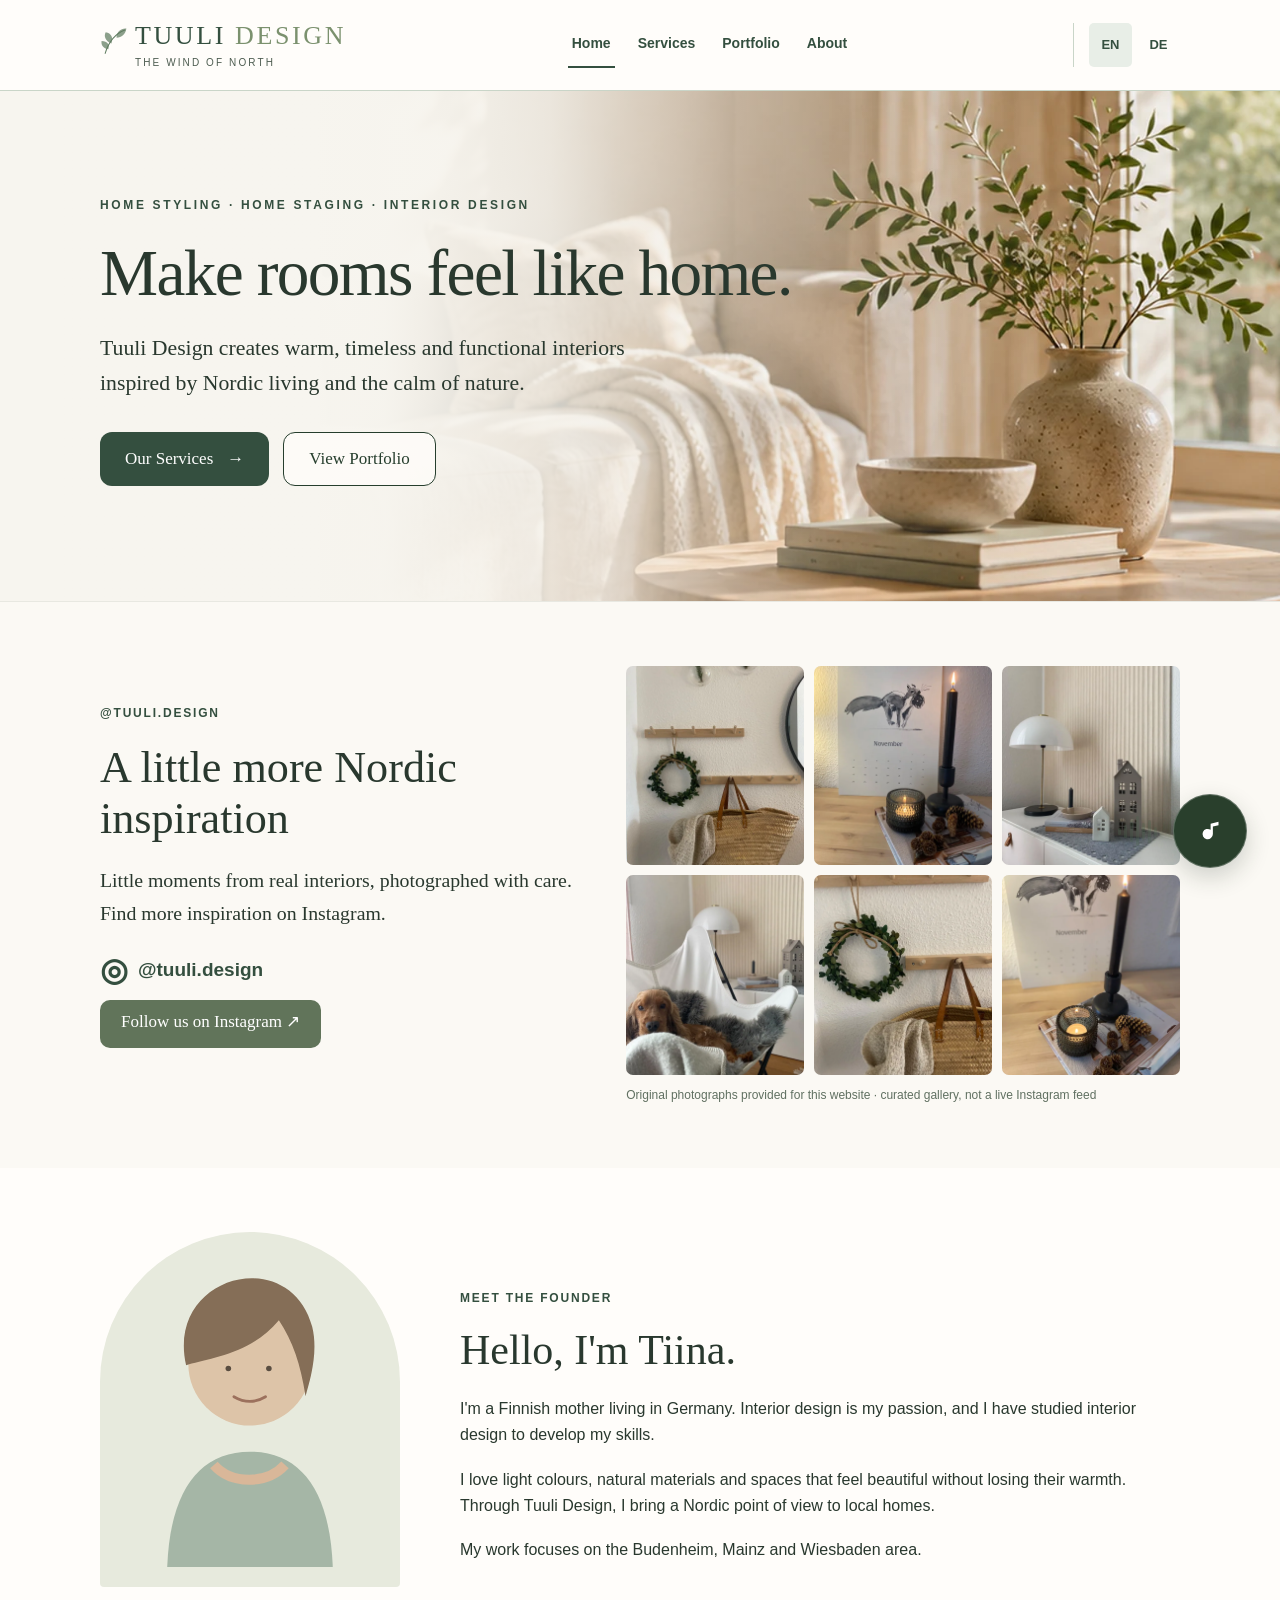
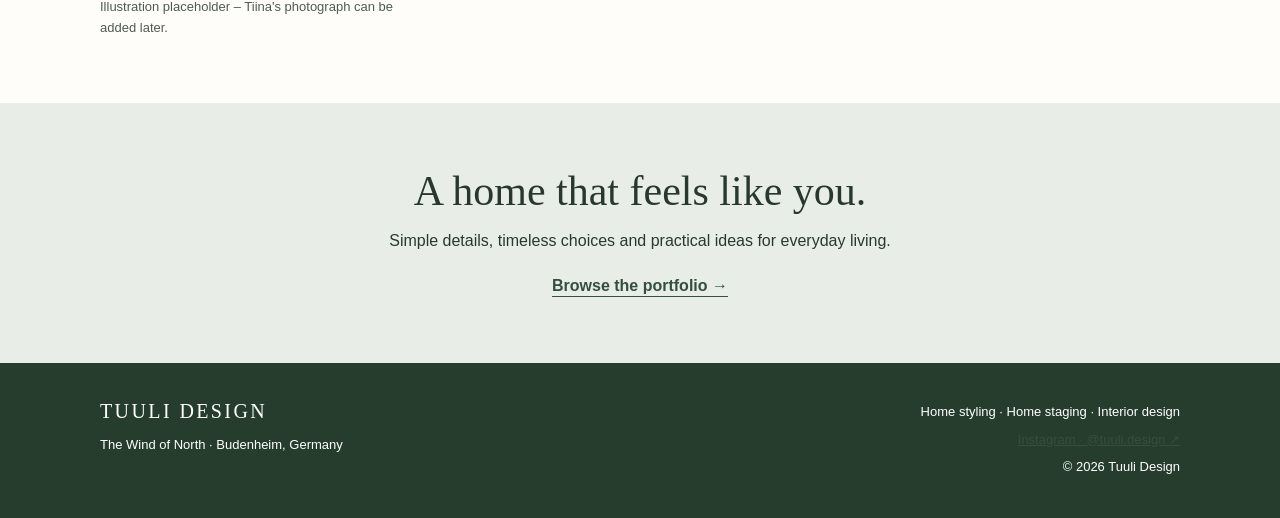
==== index.html @ 3b7b0e1b "Add files via upload" ====
<!DOCTYPE html>

<html lang="en">
<head>
<meta charset="utf-8"/>
<meta content="width=device-width, initial-scale=1.0" name="viewport"/>
<meta content="Meet Tiina and discover Nordic-inspired home styling in the Mainz area." name="description"/>
<title>Tuuli Design | Nordic Home Styling</title>
<link href="style.css" rel="stylesheet"/>
<link href="index.html" hreflang="en" rel="alternate"/><link href="startseite.html" hreflang="de" rel="alternate"/><script defer="True" src="forest-player.js"></script></head>
<body>
<a class="skip-link" href="#main-content">Skip to main content</a>
<header class="site-header">
<div class="container header-inner">
<a aria-label="Tuuli Design homepage" class="brand" href="index.html"><span aria-hidden="true" class="brand-leaf"><svg fill="none" viewbox="0 0 58 62"><path d="M10 53C18 27 30 15 48 8" stroke="currentColor" stroke-linecap="round" stroke-width="2"></path><path d="M22 34C10 29 7 19 11 12C22 14 26 22 22 34ZM32 23C32 11 41 4 51 5C49 17 42 22 32 23ZM16 45C6 43 2 37 3 29C15 30 19 36 16 45Z" fill="currentColor" opacity=".72"></path></svg></span>
<span class="brand-name">TUULI <span>DESIGN</span></span>
<span class="brand-tagline">THE WIND OF NORTH</span>
</a>
<nav aria-label="Main navigation"><ul class="nav-list"><li><a aria-current="page" href="index.html">Home</a></li>
<li><a href="services.html">Services</a></li>
<li><a href="portfolio.html">Portfolio</a></li><li><a href="#about">About</a></li></ul></nav>
<nav aria-label="Language selection" class="language-switch"><a aria-current="page" aria-label="English" href="index.html" hreflang="en" lang="en">EN</a><a aria-label="Deutsch" href="startseite.html" hreflang="de" lang="de">DE</a></nav></div>
</header>
<main id="main-content">
<section aria-labelledby="hero-title" class="photo-hero">
<img alt="Light-filled Nordic living room with warm neutrals, a sofa and natural greenery" class="photo-hero-bg" fetchpriority="high" height="693" src="nordic-hero.webp" width="1162"/>
<div class="photo-hero-overlay"></div>
<div class="container photo-hero-inner">
<p class="eyebrow">HOME STYLING · HOME STAGING · INTERIOR DESIGN</p>
<h1 id="hero-title">Make rooms feel like home.</h1>
<p class="photo-hero-subtitle">Tuuli Design creates warm, timeless and functional interiors inspired by Nordic living and the calm of nature.</p>
<div class="photo-hero-actions"><a class="button" href="services.html">Our Services <span aria-hidden="true">→</span></a><a class="button button-outline" href="portfolio.html">View Portfolio</a></div>
</div>
</section>
<section aria-labelledby="ig-heading" class="instagram-section section"><div class="container instagram-layout">
<div class="instagram-intro"><p class="eyebrow">@TUULI.DESIGN</p>
<h2 id="ig-heading">A little more Nordic inspiration</h2>
<p>Little moments from real interiors, photographed with care. Find more inspiration on Instagram.</p>
<a class="ig-account" href="https://www.instagram.com/tuuli.design/" rel="noopener noreferrer" target="_blank"><span aria-hidden="true">◎</span> @tuuli.design</a>
<p><a class="button instagram-follow" href="https://www.instagram.com/tuuli.design/" rel="noopener noreferrer" target="_blank">Follow us on Instagram <span aria-hidden="true">↗</span></a></p>
</div>
<div class="instagram-visual">
<div class="ig-photo-grid"><figure class="real-photo-tile"><a aria-label="View larger photograph: Natural greenery and a woven basket on simple wooden wall hooks" href="photo-wreath-wide-1350.webp" rel="noopener noreferrer" target="_blank"><img alt="Natural greenery and a woven basket on simple wooden wall hooks" decoding="async" height="720" loading="lazy" sizes="(max-width:620px) 45vw, (max-width:960px) 33vw, 280px" src="photo-wreath-wide-720.webp" srcset="photo-wreath-wide-720.webp 720w, photo-wreath-wide-1350.webp 1350w" width="540"/></a></figure><figure class="real-photo-tile"><a aria-label="View larger photograph: A glowing black candle and pine cones in a warm, neutral interior" href="photo-candle-glow-1350.webp" rel="noopener noreferrer" target="_blank"><img alt="A glowing black candle and pine cones in a warm, neutral interior" decoding="async" height="720" loading="lazy" sizes="(max-width:620px) 45vw, (max-width:960px) 33vw, 280px" src="photo-candle-glow-720.webp" srcset="photo-candle-glow-720.webp 720w, photo-candle-glow-1350.webp 1350w" width="540"/></a></figure><figure class="real-photo-tile"><a aria-label="View larger photograph: White lamp, small ceramic houses and design books on a calm sideboard" href="photo-winter-corner-1350.webp" rel="noopener noreferrer" target="_blank"><img alt="White lamp, small ceramic houses and design books on a calm sideboard" decoding="async" height="720" loading="lazy" sizes="(max-width:620px) 45vw, (max-width:960px) 33vw, 280px" src="photo-winter-corner-720.webp" srcset="photo-winter-corner-720.webp 720w, photo-winter-corner-1350.webp 1350w" width="540"/></a></figure><figure class="real-photo-tile"><a aria-label="View larger photograph: A golden dog resting in a softly furnished chair with grey faux fur" href="photo-soft-spot-1350.webp" rel="noopener noreferrer" target="_blank"><img alt="A golden dog resting in a softly furnished chair with grey faux fur" decoding="async" height="720" loading="lazy" sizes="(max-width:620px) 45vw, (max-width:960px) 33vw, 280px" src="photo-soft-spot-720.webp" srcset="photo-soft-spot-720.webp 720w, photo-soft-spot-1350.webp 1350w" width="540"/></a></figure><figure class="real-photo-tile"><a aria-label="View larger photograph: Close-up of a green wreath and soft knitwear beside a straw basket" href="photo-wreath-detail-1350.webp" rel="noopener noreferrer" target="_blank"><img alt="Close-up of a green wreath and soft knitwear beside a straw basket" decoding="async" height="720" loading="lazy" sizes="(max-width:620px) 45vw, (max-width:960px) 33vw, 280px" src="photo-wreath-detail-720.webp" srcset="photo-wreath-detail-720.webp 720w, photo-wreath-detail-1350.webp 1350w" width="540"/></a></figure><figure class="real-photo-tile"><a aria-label="View larger photograph: A black candle, pine cones and a softly illuminated tea light" href="photo-candles-detail-1350.webp" rel="noopener noreferrer" target="_blank"><img alt="A black candle, pine cones and a softly illuminated tea light" decoding="async" height="720" loading="lazy" sizes="(max-width:620px) 45vw, (max-width:960px) 33vw, 280px" src="photo-candles-detail-720.webp" srcset="photo-candles-detail-720.webp 720w, photo-candles-detail-1350.webp 1350w" width="540"/></a></figure></div><p class="ig-visual-note">Original photographs provided for this website · curated gallery, not a live Instagram feed</p>
<!-- To install a genuinely auto-updating Instagram feed, replace the preview grid above with your service's authorized embed code. Do not place private access tokens in this static website. -->
</div></div></section><section aria-labelledby="about-title" class="section about" id="about">
<div class="container about-grid">
<figure class="portrait-figure">
<img alt="Illustrated portrait placeholder; this is not a photograph of Tiina" height="640" loading="lazy" src="tiina-placeholder.svg" width="540"/>
<figcaption>Illustration placeholder – Tiina's photograph can be added later.</figcaption>
</figure>
<div>
<p class="eyebrow">MEET THE FOUNDER</p>
<h2 id="about-title">Hello, I'm Tiina.</h2>
<p>I'm a Finnish mother living in Germany. Interior design is my passion, and I have studied interior design to develop my skills.</p>
<p>I love light colours, natural materials and spaces that feel beautiful without losing their warmth. Through Tuuli Design, I bring a Nordic point of view to local homes.</p>
<p>My work focuses on the Budenheim, Mainz and Wiesbaden area.</p>
</div>
</div>
</section>
<section class="section center-section">
<div class="container">
<h2>A home that feels like you.</h2>
<p>Simple details, timeless choices and practical ideas for everyday living.</p>
<a class="text-link" href="portfolio.html">Browse the portfolio →</a>
</div>
</section>
</main>
<footer class="site-footer">
<div class="container footer-inner">
<div><strong>TUULI DESIGN</strong><p>The Wind of North · Budenheim, Germany</p></div>
<div><p>Home styling · Home staging · Interior design</p><p><a aria-label="Open Tuuli Design Instagram in new tab" class="footer-instagram" href="https://www.instagram.com/tuuli.design/" rel="noopener noreferrer" target="_blank">Instagram · @tuuli.design ↗</a></p><p>© 2026 Tuuli Design</p></div>
</div>
</footer>
<aside aria-label="Optional forest ambience" class="forest-player">
<div aria-hidden="true" class="forest-visualizer"><i></i><i></i><i></i><i></i><i></i><i></i><i></i></div>
<button aria-label="Play forest sounds" aria-pressed="false" class="forest-toggle" data-pause-label="Pause forest sounds" data-play-label="Play forest sounds" id="forest-toggle" title="Play forest sounds" type="button">
<svg aria-hidden="true" class="note-icon" height="27" viewbox="0 0 24 24" width="27"><path d="M15 3v11.3a4.6 4.6 0 1 1-2-3.8V5l7-1.6v3L15 7.5V3Z" fill="currentColor"></path></svg>
<svg aria-hidden="true" class="pause-icon" height="26" viewbox="0 0 24 24" width="26"><path d="M7.5 4h3v16h-3zM14 4h3v16h-3z" fill="currentColor"></path></svg>
</button>
<audio id="forest-audio" loop="" preload="none" src="forest-birds-magnesus.mp3"></audio>
<span aria-live="polite" class="visually-hidden" id="forest-announcement" role="status">Forest sounds paused</span>
</aside></body>
</html>
---- style.css ----
/* Tuuli Design – one shared stylesheet for the original 1A design (EN/DE) */
:root { --bg:#f7f5ef; --paper:#fffdfa; --green:#344f3f; --soft:#e8eee7; --text:#29382e; --muted:#4d5c50; --line:#c9d5c8; }
* { box-sizing:border-box; }
html { scroll-behavior:smooth; }
body { margin:0; font-family:Arial, Helvetica, sans-serif; line-height:1.65; color:var(--text); background:var(--bg); }
img { display:block; max-width:100%; height:auto; }
a { color:var(--green); }
a:focus-visible { outline:3px solid #a47441; outline-offset:4px; }
.container { width:min(1080px, calc(100% - 40px)); margin-inline:auto; }
.narrow { max-width:780px; }
.section { padding:64px 0; }
.skip-link { position:absolute; left:12px; top:-80px; z-index:9; padding:12px 16px; background:white; }
.skip-link:focus { top:10px; }
/* Header and navigation */
.site-header { background:var(--paper); border-bottom:1px solid var(--line); }
.header-inner { display:flex; align-items:center; justify-content:space-between; gap:24px; min-height:90px; }
.brand { display:flex; flex-direction:column; text-decoration:none; line-height:1.2; }
.brand-name { font:26px Georgia, serif; letter-spacing:.1em; color:var(--green); }
.brand-name span { color:#7b916e; }
.brand-tagline { font-size:10px; letter-spacing:.21em; margin-top:6px; color:var(--muted); }
.nav-list { list-style:none; display:flex; flex-wrap:wrap; gap:6px 17px; padding:0; margin:0; }
.nav-list a { display:inline-block; padding:10px 4px; min-height:44px; font-weight:bold; text-decoration:none; border-bottom:2px solid transparent; }
.nav-list a:hover,.nav-list a[aria-current="page"] { border-color:var(--green); }
/* Typography */
h1,h2,h3 { font-family:Georgia, 'Times New Roman', serif; line-height:1.18; font-weight:400; margin:0 0 20px; }
h1 { font-size:clamp(38px, 5vw, 64px); }
h2 { font-size:clamp(30px, 3.5vw, 42px); }
h3 { font-size:24px; }
p { margin:0 0 18px; }
.eyebrow { font-size:12px; font-weight:bold; letter-spacing:.15em; color:var(--green); }
.lead { color:var(--muted); font-size:clamp(17px, 2vw, 21px); }
.button { display:inline-block; background:var(--green); color:white; font-weight:bold; text-decoration:none; padding:12px 22px; border-radius:4px; min-height:48px; margin-top:10px; }
.button:hover { background:#213a2b; }
.text-link { font-weight:bold; text-underline-offset:5px; }
/* Page sections */
.two-columns { display:grid; grid-template-columns:1fr 1fr; align-items:center; gap:46px; }
.feature-image { width:100%; border-radius:120px 4px 4px 4px; background:#e8eee7; }
.about { background:var(--paper); }
.about-grid { display:grid; grid-template-columns:300px 1fr; align-items:center; gap:60px; }
.portrait-figure { margin:0; }
.portrait-figure img { width:100%; border-radius:150px 150px 4px 4px; }
figcaption,.small-note { color:var(--muted); font-size:13px; margin-top:9px; }
.center-section { text-align:center; background:var(--soft); }
.center-section h2 { margin-bottom:12px; }
.page-heading { padding-bottom:40px; }
.service-grid,.gallery { display:grid; grid-template-columns:repeat(3,minmax(0,1fr)); gap:22px; }
.service-card,.gallery-card { background:var(--paper); border:1px solid var(--line); }
.service-card { padding:26px 22px; }
.service-card h3 { font-size:23px; }
.service-card p,.gallery-card p { color:var(--muted); }
.process-section { background:var(--soft); }
.steps-list { padding-left:25px; }
.steps-list li { padding-left:7px; margin-bottom:18px; }
.steps-list li::marker { color:var(--green); font-weight:bold; }
.gallery-card img { width:100%; aspect-ratio:4/3; object-fit:cover; }
.gallery-card > div { padding:18px 20px 8px; }
/* The table can scroll horizontally on narrow screens */
.table-scroll { overflow-x:auto; }
.table-scroll:focus-visible { outline:3px solid #a47441; }
table { border-collapse:collapse; width:100%; min-width:490px; background:var(--paper); }
caption { text-align:left; font-weight:bold; padding-bottom:9px; }
th,td { text-align:left; padding:12px; border:1px solid var(--line); }
thead { background:#d5dfd2; }
/* Shared footer */
.site-footer { background:#263d2e; color:#fff; padding:32px 0; }
.footer-inner { display:flex; justify-content:space-between; gap:18px; }
.footer-inner > div:last-child { text-align:right; }
.site-footer p { font-size:13px; margin:6px 0 0; }
.site-footer strong { font-family:Georgia, serif; letter-spacing:.12em; font-weight:normal; font-size:20px; }
/* Tablet and phone */
@media (max-width:800px) { .service-grid,.gallery { grid-template-columns:repeat(2,minmax(0,1fr)); } .about-grid { gap:35px; grid-template-columns:240px 1fr; } }
@media (max-width:620px) {
  .container { width:calc(100% - 32px); }
  .section { padding:45px 0; }
  .header-inner { flex-direction:column; align-items:flex-start; padding:18px 0 12px; gap:10px; }
  .two-columns,.about-grid,.service-grid,.gallery { grid-template-columns:1fr; }
  .two-columns { gap:25px; }
  .feature-image { border-radius:70px 4px 4px 4px; }
  .portrait-figure { max-width:260px; }
  .footer-inner { flex-direction:column; }
  .footer-inner > div:last-child { text-align:left; }
}
@media (prefers-reduced-motion:reduce) { html { scroll-behavior:auto; } }


/* Added for EN/DE language selection: plain HTML links, no JavaScript. */
.language-switch {
  display:flex; align-items:center; gap:5px;
  padding-left:15px; border-left:1px solid var(--line);
  white-space:nowrap;
}
.language-switch a {
  display:inline-flex; justify-content:center; align-items:center;
  min-width:43px; min-height:44px; padding:7px 9px;
  font-weight:bold; font-size:13px; text-decoration:none;
  color:var(--green); border-radius:5px;
}
.language-switch a:hover,
.language-switch a[aria-current="page"] { background:var(--soft); }
.language-switch a:focus-visible { outline:3px solid #a47441; outline-offset:2px; }
@media(max-width:800px) {
  .header-inner { column-gap:14px; }
  .nav-list { column-gap:10px; }
  .language-switch { padding-left:9px; }
}
@media(max-width:620px) {
  .language-switch { margin-top:0; border-left:0; border-top:1px solid var(--line); padding:5px 0 0; }
}



/* Tuuli Design – updated Nordic homepage and tiny ambient-sound control */
:root { --deep-evergreen:#263e2d; }
.brand { position:relative; padding-left:35px; }
.brand-leaf { position:absolute; left:0; top:4px; display:inline-grid; color:#5f7c60; width:30px; height:34px; }
.brand-leaf svg { display:block; width:100%; height:100%; }
.header-inner { gap:18px; }
.nav-list { gap:8px 19px; }
.nav-list a { font-size:14px; }
.photo-hero { min-height:510px; position:relative; display:flex; align-items:center; isolation:isolate; background:#f6f1e9; overflow:hidden; }
.photo-hero-bg { position:absolute; inset:0 0 0 auto; width:75%; height:100%; object-fit:cover; object-position:center 51%; z-index:-3; }
.photo-hero-overlay { position:absolute; inset:0; z-index:-2; background:linear-gradient(90deg, #f7f5ef 0%, rgba(247,245,239,.99) 30%, rgba(247,245,239,.84) 43%, rgba(247,245,239,.2) 65%, transparent 82%); }
.photo-hero-inner { padding-block:78px 88px; }
.photo-hero .eyebrow { font-size:12px; letter-spacing:.22em; margin-bottom:24px; }
.photo-hero h1 { font-size:clamp(40px,5.1vw,68px); line-height:1.06; max-width:700px; letter-spacing:-.025em; }
.photo-hero-subtitle { max-width:590px; font-family:Georgia,serif; font-size:clamp(18px,1.7vw,22px); line-height:1.65; margin-top:22px; }
.photo-hero-actions { display:flex; flex-wrap:wrap; gap:14px; margin-top:30px; }
.photo-hero-actions .button { margin:0; display:inline-flex; align-items:center; justify-content:center; gap:14px; font-family:Georgia,serif; font-weight:400; font-size:17px; padding:12px 25px; min-height:54px; border-radius:12px; }
.photo-hero-actions .button-outline { color:var(--deep-evergreen); background:rgba(255,253,250,.78); border:1px solid var(--deep-evergreen); }
.photo-hero-actions .button-outline:hover { background:var(--soft); }
.instagram-section { background:#fbf9f4; border-top:1px solid rgba(59,80,57,.1); }
.instagram-layout { display:grid; grid-template-columns:minmax(0, .93fr) minmax(0,1.07fr); gap:45px; align-items:center; }
.instagram-intro h2 { font-size:clamp(30px,3.45vw,49px); line-height:1.16; max-width:560px; }
.instagram-intro > p:not(.eyebrow) { font-family:Georgia,serif; font-size:clamp(17px,1.55vw,21px); max-width:550px; }
.ig-account { display:inline-flex; align-items:center; gap:10px; font-weight:bold; font-size:19px; text-decoration:none; margin:6px 0 4px; }
.ig-account:hover { text-decoration:underline; text-underline-offset:5px; }
.ig-account span { font-size:32px; line-height:1; }
.instagram-follow { font:normal 17px Georgia,serif; background:#61745a; padding:11px 21px; border-radius:10px; }
.ig-photo-grid { display:grid; grid-template-columns:repeat(3,minmax(0,1fr)); gap:11px; }
.ig-photo-grid a { display:block; border-radius:15px; overflow:hidden; aspect-ratio:1/1.12; }
.ig-photo-grid img { width:100%; height:100%; object-fit:cover; transition:transform .25s ease; }
.ig-photo-grid a:hover img { transform:scale(1.035); }
.ig-photo-grid a:focus-visible { outline:3px solid #9b7548; outline-offset:4px; }
.ig-visual-note { font:12px Arial,sans-serif; color:#607061; margin:11px 0 0; }
.forest-player { position:fixed; z-index:999; right:clamp(12px,2.6vw,38px); bottom:clamp(12px,2.9vw,32px); display:flex; align-items:center; gap:16px; pointer-events:none; }
.forest-toggle { pointer-events:auto; width:74px; height:74px; border-radius:50%; border:1px solid rgba(255,255,255,.25); background:#293f2c; color:#fff; box-shadow:0 9px 25px rgba(29,47,30,.2); display:grid; place-items:center; cursor:pointer; transition:transform .18s ease, box-shadow .18s ease, background .18s ease; }
.forest-toggle:hover { transform:translateY(-2px); background:#35543a; box-shadow:0 12px 29px rgba(29,47,30,.28); }
.forest-toggle:focus-visible { outline:3px solid #b79b65; outline-offset:5px; }
.forest-toggle .pause-icon { display:none; }
.forest-toggle[aria-pressed="true"] .pause-icon { display:block; }
.forest-toggle[aria-pressed="true"] .note-icon { display:none; }
.forest-visualizer { display:flex; align-items:center; gap:3px; height:38px; opacity:.66; }
.forest-visualizer i { display:block; width:3px; height:var(--h,14px); border-radius:10px; background:#4d654f; }
.forest-visualizer i:nth-child(1) { --h:7px } .forest-visualizer i:nth-child(2) { --h:13px } .forest-visualizer i:nth-child(3) { --h:22px } .forest-visualizer i:nth-child(4) { --h:30px } .forest-visualizer i:nth-child(5) { --h:16px } .forest-visualizer i:nth-child(6) { --h:23px } .forest-visualizer i:nth-child(7) { --h:9px }
.forest-player:not(.is-playing) .forest-visualizer { opacity:.3; }
.forest-player.is-playing .forest-visualizer i { animation:forest-wave 1s ease-in-out infinite alternate; animation-delay:calc(var(--i,1)*.13s); }
.forest-visualizer i:nth-child(2) { --i:2 } .forest-visualizer i:nth-child(3) { --i:3 } .forest-visualizer i:nth-child(4) { --i:4 } .forest-visualizer i:nth-child(5) { --i:5 } .forest-visualizer i:nth-child(6) { --i:6 } .forest-visualizer i:nth-child(7) { --i:7 }
@keyframes forest-wave { to { height:7px; } }
.visually-hidden { position:absolute!important; width:1px!important; height:1px!important; padding:0!important; margin:-1px!important; overflow:hidden!important; clip:rect(0,0,0,0)!important; white-space:nowrap!important; border:0!important; }
/* Reset old full-width Freesound player styles: the former iframe is no longer present. */
.site-footer { padding-bottom:40px; }
@media(max-width:960px) { .header-inner { flex-wrap:wrap; padding-block:16px; } .photo-hero { min-height:480px; } .photo-hero-bg { width:80%; opacity:.8; } .photo-hero-overlay { background:linear-gradient(90deg, #f7f5ef 0%,rgba(247,245,239,.97) 43%,rgba(247,245,239,.68) 69%,rgba(247,245,239,.2)); } .instagram-layout { grid-template-columns:1fr; } }
@media(max-width:620px) { .photo-hero { min-height:auto; display:block; padding-top:260px; } .photo-hero-bg { width:100%; height:300px; object-position:60% 45%; opacity:1; } .photo-hero-overlay { background:linear-gradient(to bottom, transparent 0, rgba(247,245,239,.0) 190px, #f7f5ef 300px); } .photo-hero-inner { padding-block:26px 52px; } .photo-hero h1 { font-size:clamp(35px,9vw,48px); } .photo-hero-subtitle { font-size:18px; } .photo-hero .eyebrow { margin-bottom:14px; } .photo-hero-actions .button { flex:1 1 auto; font-size:16px; } .instagram-section { padding:50px 0; } .instagram-layout { gap:25px; } .ig-photo-grid { gap:6px; } .ig-photo-grid a { border-radius:9px; } .forest-toggle { width:58px; height:58px; } .forest-visualizer { display:none; } .site-footer { padding-bottom:36px; } }
@media(prefers-reduced-motion:reduce) { .ig-photo-grid img,.forest-toggle { transition:none; } .forest-player.is-playing .forest-visualizer i { animation:none; } }


/* Photographs supplied by the site owner: not generated, and not represented as live Instagram posts. */
.ig-photo-grid { gap:10px; }
.ig-photo-grid .real-photo-tile { margin:0; min-width:0; }
.ig-photo-grid .real-photo-tile > a { aspect-ratio:1/1.12; display:block; }
.ig-photo-grid img { object-fit:cover; object-position:center; }
.ig-photo-grid .real-photo-tile:nth-child(2) img,
.ig-photo-grid .real-photo-tile:nth-child(6) img { object-position:center 62%; }
.ig-visual-note { font-size:12px; line-height:1.5; }
.real-moments-section { background:#fbf9f4; border-top:1px solid var(--line); }
.moments-intro { max-width:640px; margin-bottom:32px; }
.moments-intro h2 { font-size:clamp(34px,4vw,53px); margin-bottom:12px; }
.moments-intro > p:last-child { color:var(--muted); margin:0; }
.real-moments-grid { display:grid; grid-template-columns:repeat(3,minmax(0,1fr)); gap:22px; }
.real-photo-tile { min-width:0; margin:0; }
.real-photo-tile > a { overflow:hidden; display:block; aspect-ratio:4/4.6; border-radius:7px; background:#eae7df; }
.real-photo-tile img { width:100%; height:100%; display:block; object-fit:cover; transition:transform .3s ease; }
.real-photo-tile > a:hover img { transform:scale(1.04); }
.real-photo-tile > a:focus-visible { outline:3px solid #9b7548; outline-offset:3px; }
.real-photo-tile figcaption { margin-top:11px; font-size:14px; color:#435447; font-family:Georgia,serif; }
.detail-story { background:#f5f3ee; }
.detail-story-grid { display:grid; grid-template-columns:minmax(0,.85fr) minmax(0,1.15fr); gap:52px; align-items:center; }
.detail-story-copy h2 { font-size:clamp(29px,3.6vw,45px); }
.detail-story-copy p:not(.eyebrow) { max-width:450px; color:var(--muted); }
.detail-story-photos { display:grid; grid-template-columns:repeat(2,minmax(0,1fr)); gap:12px; }
.detail-story-photos .real-photo-tile > a { aspect-ratio:4/5; }
@media(max-width:800px) { .real-moments-grid { grid-template-columns:repeat(2,minmax(0,1fr)); } .detail-story-grid { gap:24px; } }
@media(max-width:620px) {
 .real-moments-grid { grid-template-columns:repeat(2,minmax(0,1fr)); gap:13px; }
 .real-photo-tile figcaption { font-size:13px; }
 .detail-story-grid { grid-template-columns:1fr; }
 .detail-story-photos { gap:9px; }
 .ig-photo-grid { gap:6px; }
 .ig-photo-grid .real-photo-tile > a { border-radius:8px; }
}
@media(prefers-reduced-motion:reduce) { .real-photo-tile img { transition:none; } }
/* Mobile photo gallery: larger two-column thumbnails instead of three tiny photos. */
@media(max-width:620px) {
 .ig-photo-grid { grid-template-columns:repeat(2,minmax(0,1fr)); gap:9px; }
 .ig-photo-grid .real-photo-tile > a { aspect-ratio:4/4.7; }
}
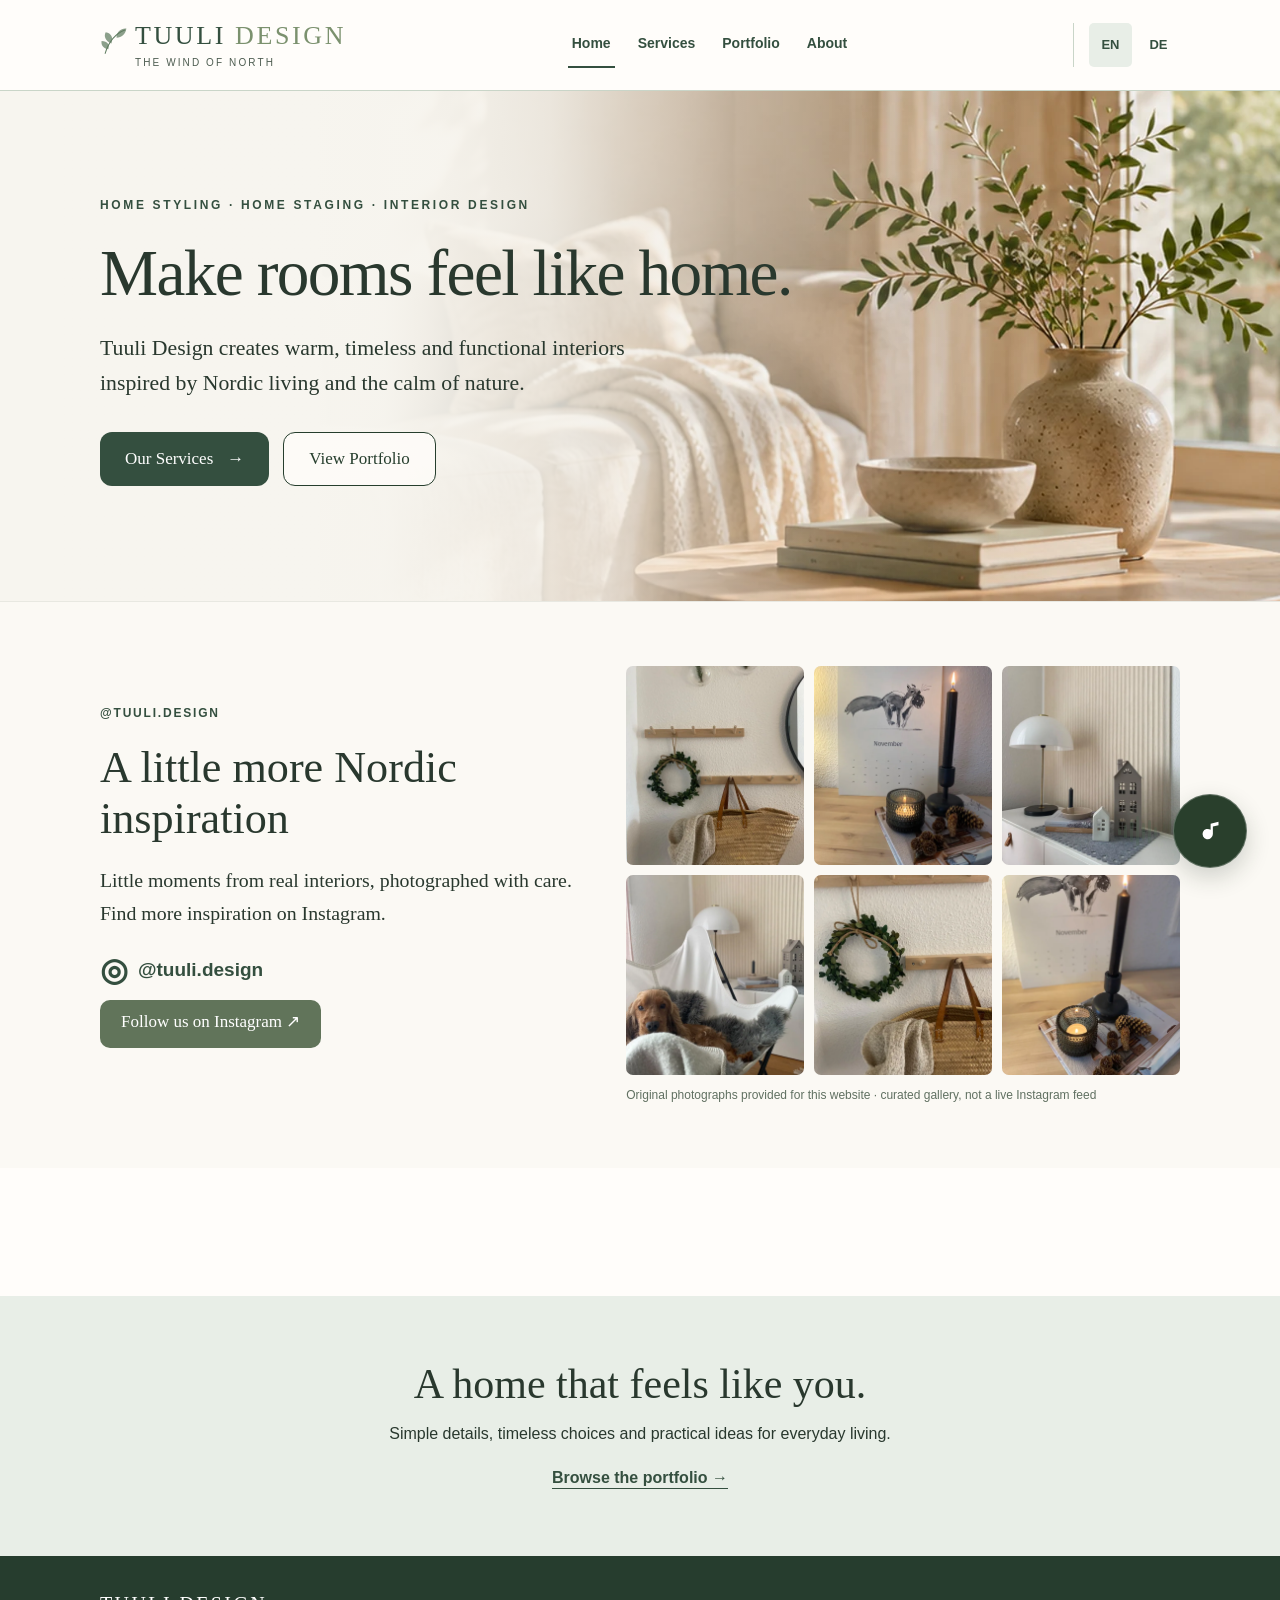
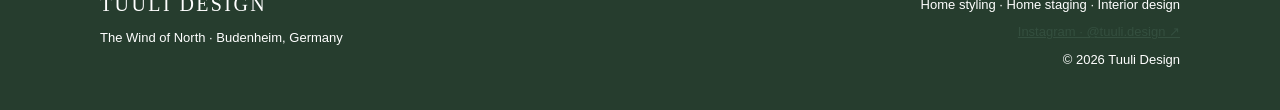
==== commit ee6a2377: "Update index.html" ====
--- a/index.html
+++ b/index.html
@@ -44,17 +44,7 @@
 <!-- To install a genuinely auto-updating Instagram feed, replace the preview grid above with your service's authorized embed code. Do not place private access tokens in this static website. -->
 </div></div></section><section aria-labelledby="about-title" class="section about" id="about">
 <div class="container about-grid">
-<figure class="portrait-figure">
-<img alt="Illustrated portrait placeholder; this is not a photograph of Tiina" height="640" loading="lazy" src="tiina-placeholder.svg" width="540"/>
-<figcaption>Illustration placeholder – Tiina's photograph can be added later.</figcaption>
-</figure>
-<div>
-<p class="eyebrow">MEET THE FOUNDER</p>
-<h2 id="about-title">Hello, I'm Tiina.</h2>
-<p>I'm a Finnish mother living in Germany. Interior design is my passion, and I have studied interior design to develop my skills.</p>
-<p>I love light colours, natural materials and spaces that feel beautiful without losing their warmth. Through Tuuli Design, I bring a Nordic point of view to local homes.</p>
-<p>My work focuses on the Budenheim, Mainz and Wiesbaden area.</p>
-</div>
+
 </div>
 </section>
 <section class="section center-section">
@@ -80,4 +70,4 @@
 <audio id="forest-audio" loop="" preload="none" src="forest-birds-magnesus.mp3"></audio>
 <span aria-live="polite" class="visually-hidden" id="forest-announcement" role="status">Forest sounds paused</span>
 </aside></body>
-</html>+</html>
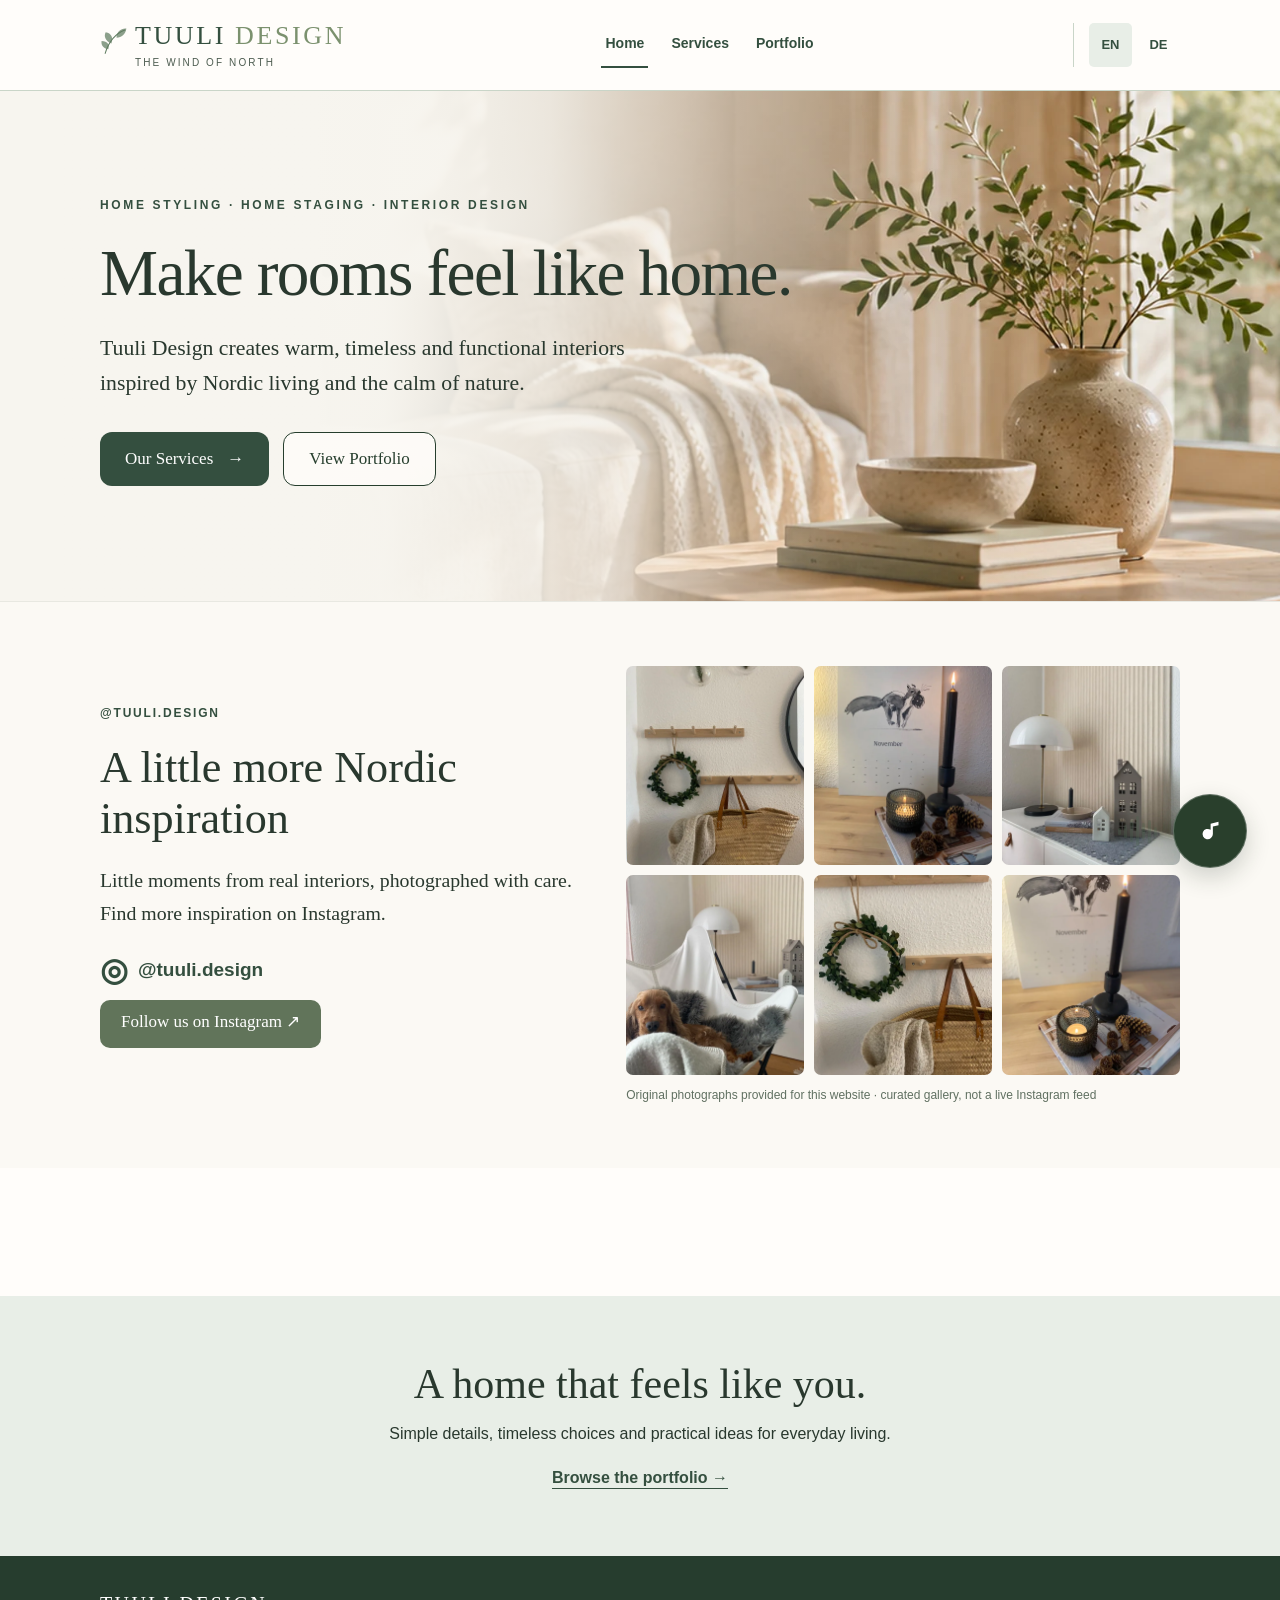
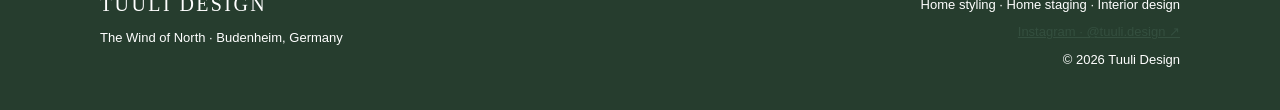
==== commit e529ab31: "Fix HTML structure for navigation links" ====
--- a/index.html
+++ b/index.html
@@ -18,7 +18,7 @@
 </a>
 <nav aria-label="Main navigation"><ul class="nav-list"><li><a aria-current="page" href="index.html">Home</a></li>
 <li><a href="services.html">Services</a></li>
-<li><a href="portfolio.html">Portfolio</a></li><li><a href="#about">About</a></li></ul></nav>
+<li><a href="portfolio.html">Portfolio</a></li></ul></nav>
 <nav aria-label="Language selection" class="language-switch"><a aria-current="page" aria-label="English" href="index.html" hreflang="en" lang="en">EN</a><a aria-label="Deutsch" href="startseite.html" hreflang="de" lang="de">DE</a></nav></div>
 </header>
 <main id="main-content">
